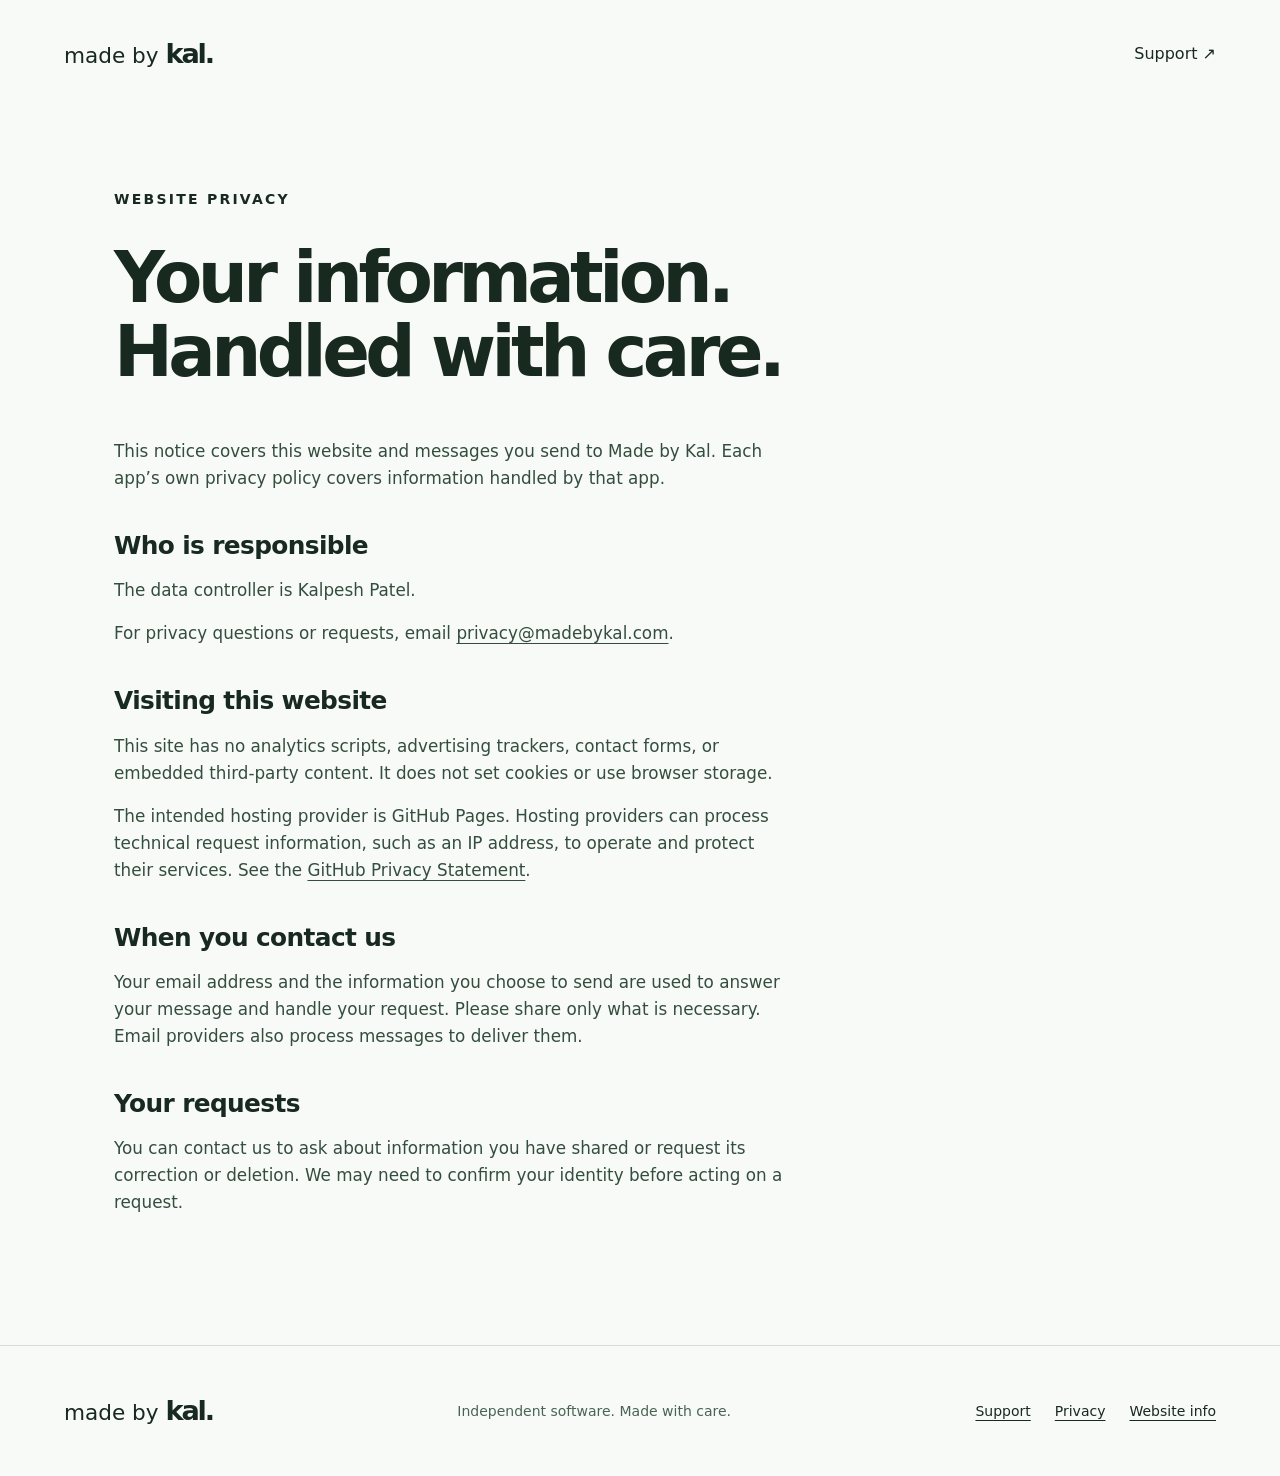
==== privacy/index.html @ 5716bead "Prepare Made by Kal public website draft" ====
<!doctype html>
<html lang="en"><head><meta charset="utf-8"><meta name="viewport" content="width=device-width,initial-scale=1"><meta name="robots" content="noindex,nofollow"><title>Website privacy — Made by Kal</title><meta name="description" content="How information is handled when you visit this website or contact Made by Kal."><link rel="canonical" href="https://madebykal.com/privacy/"><meta property="og:title" content="Website privacy — Made by Kal"><meta property="og:description" content="How information is handled when you visit this website or contact Made by Kal."><meta property="og:type" content="website"><link rel="icon" href="../assets/icon.svg" type="image/svg+xml"><link rel="stylesheet" href="../assets/site.css"></head><body><a class="skip" href="#main">Skip to content</a><header><a class="brand" href="../index.html" aria-label="Made by Kal home">made by <strong>kal.</strong></a><nav aria-label="Main navigation"><a href="../support/index.html">Support ↗</a></nav></header><main id="main"><section class="page"><p class="eyebrow">Website privacy</p><h1>Your information.<br>Handled with care.</h1><div class="prose"><p>This notice covers this website and messages you send to Made by Kal. Each app’s own privacy policy covers information handled by that app.</p><h2>Who is responsible</h2><p>The data controller is Kalpesh Patel.</p><p>For privacy questions or requests, email <a href="mailto:privacy@madebykal.com">privacy@madebykal.com</a>.</p><h2>Visiting this website</h2><p>This site has no analytics scripts, advertising trackers, contact forms, or embedded third-party content. It does not set cookies or use browser storage.</p><p>The intended hosting provider is GitHub Pages. Hosting providers can process technical request information, such as an IP address, to operate and protect their services. See the <a href="https://docs.github.com/en/site-policy/privacy-policies/github-general-privacy-statement">GitHub Privacy Statement</a>.</p><h2>When you contact us</h2><p>Your email address and the information you choose to send are used to answer your message and handle your request. Please share only what is necessary. Email providers also process messages to deliver them.</p><h2>Your requests</h2><p>You can contact us to ask about information you have shared or request its correction or deletion. We may need to confirm your identity before acting on a request.</p></div></section></main><footer><a class="brand" href="../index.html">made by <strong>kal.</strong></a><p>Independent software. Made with care.</p><nav aria-label="Footer navigation"><a href="../support/index.html">Support</a><a href="../privacy/index.html">Privacy</a><a href="../terms/index.html">Website info</a></nav></footer></body></html>
---- assets/site.css ----
:root{color-scheme:light;--ink:#18291f;--paper:#f8faf8;--green:#163e2b;--accent:#d9fa8b;--line:#d4ddd6}*{box-sizing:border-box}html{scroll-behavior:smooth}body{margin:0;background:var(--paper);color:var(--ink);font-family:system-ui,-apple-system,BlinkMacSystemFont,"Segoe UI",sans-serif;font-size:1rem;line-height:1.6}a{color:inherit;text-underline-offset:.25em}a:focus-visible{outline:3px solid #258349;outline-offset:6px}header,footer{max-width:1440px;margin:auto;padding:2rem 5vw;display:flex;align-items:center;justify-content:space-between;gap:2rem}.brand{font-size:1.35rem;text-decoration:none;white-space:nowrap}.brand strong{font-size:1.7rem;letter-spacing:-.08em}header nav a{text-decoration:none}.hero{position:relative;overflow:hidden;margin:0 2vw;background:var(--green);color:white;padding:5rem max(3vw,1.5rem) 6rem;border-radius:1.2rem;min-height:610px}.eyebrow{text-transform:uppercase;letter-spacing:.16em;font-size:.875rem;font-weight:650;margin:0 0 2rem}h1{font-size:clamp(3rem,7vw,7rem);line-height:1.05;letter-spacing:-.065em;font-weight:600;margin:0 0 2rem;max-width:1050px}.hero h1 span{color:var(--accent)}.intro{max-width:480px;font-size:1.25rem;line-height:1.6;margin:0 0 2rem}.button{display:inline-flex;align-items:center;background:var(--accent);color:var(--ink);text-decoration:none;padding:.95rem 1.4rem;border-radius:100px;font-weight:650}.button:hover{background:white;box-shadow:0 0 0 1px var(--ink)}.signature{position:absolute;bottom:-2rem;right:3vw;font-size:clamp(7rem,18vw,17rem);line-height:1;letter-spacing:-.12em;font-weight:750;color:#326044;pointer-events:none}.hero .button,.hero .intro{position:relative;z-index:1}.approach{max-width:1280px;margin:auto;padding:6rem 5vw}h2{font-size:clamp(2rem,3.5vw,3.5rem);line-height:1.15;letter-spacing:-.045em;font-weight:550;margin:0 0 3rem}.principles{display:grid;grid-template-columns:repeat(3,1fr);gap:3rem}.principles article{border-top:1px solid var(--line);padding-top:1.5rem}.principles span{font-size:.875rem;color:#496454}h3{font-size:1.3rem;margin:2rem 0 .8rem}.principles p{max-width:320px;color:#3d5547}.page{max-width:1180px;margin:auto;padding:5rem 5vw 7rem}.page h1{font-size:clamp(3rem,5.5vw,5.5rem)}.text-link{font-size:clamp(1rem,3vw,1.7rem);overflow-wrap:anywhere}.prose{max-width:680px;margin-top:3rem}.prose h2{font-size:1.55rem;letter-spacing:-.025em;margin:2.5rem 0 .75rem}.prose p{color:#344e3e;font-size:1.05rem}.prose a{overflow-wrap:anywhere}footer{border-top:1px solid var(--line);flex-wrap:wrap;padding-top:2.5rem;padding-bottom:2.5rem}footer p{font-size:.875rem;color:#496454}footer nav{display:flex;gap:1.5rem;font-size:.875rem}.skip{position:absolute;top:-100px;left:1rem;padding:1rem;background:white;z-index:5}.skip:focus{top:1rem}@media(max-width:700px){header,footer{padding:1.4rem 6vw}.hero{padding:3.5rem 6vw 5rem;min-height:auto;margin:0 3vw}.hero h1{font-size:clamp(3rem,10.5vw,4.5rem)}.signature{display:none}.hero .intro{font-size:1.1rem}.approach{padding:4rem 7vw}.principles{grid-template-columns:1fr;gap:1.5rem}.principles p{max-width:none}h3{margin-top:1rem}footer{align-items:flex-start;flex-direction:column;gap:.6rem}footer nav{flex-wrap:wrap}.page{padding:3rem 7vw 5rem}}@media(prefers-reduced-motion:reduce){html{scroll-behavior:auto}}
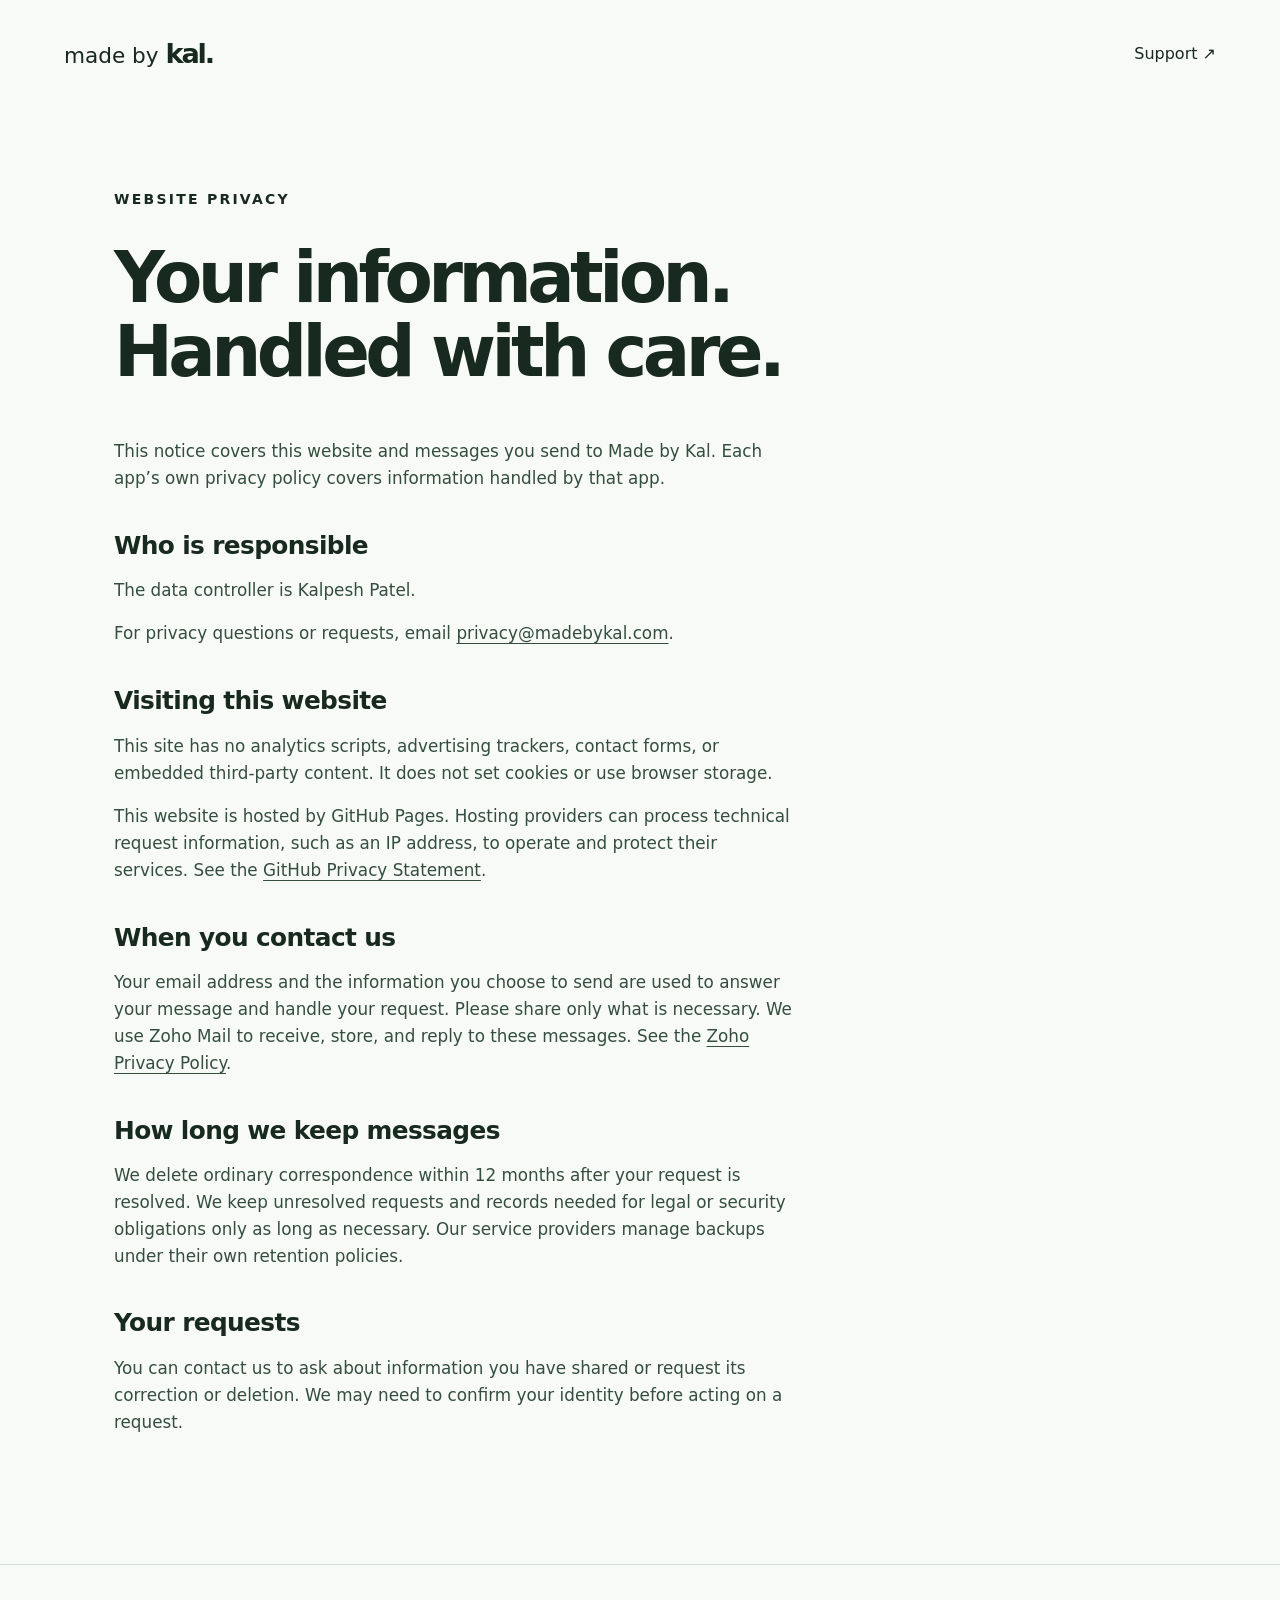
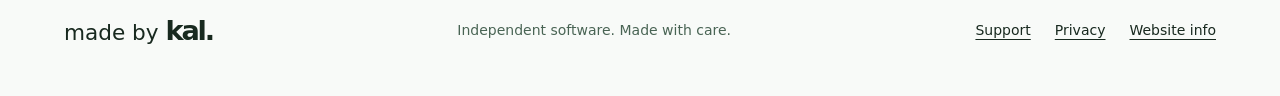
==== commit 8f74c652: "Publish verified mail provider and approved retention policy" ====
--- a/privacy/index.html
+++ b/privacy/index.html
@@ -1,2 +1,2 @@
 <!doctype html>
-<html lang="en"><head><meta charset="utf-8"><meta name="viewport" content="width=device-width,initial-scale=1"><meta name="robots" content="noindex,nofollow"><title>Website privacy — Made by Kal</title><meta name="description" content="How information is handled when you visit this website or contact Made by Kal."><link rel="canonical" href="https://madebykal.com/privacy/"><meta property="og:title" content="Website privacy — Made by Kal"><meta property="og:description" content="How information is handled when you visit this website or contact Made by Kal."><meta property="og:type" content="website"><link rel="icon" href="../assets/icon.svg" type="image/svg+xml"><link rel="stylesheet" href="../assets/site.css"></head><body><a class="skip" href="#main">Skip to content</a><header><a class="brand" href="../index.html" aria-label="Made by Kal home">made by <strong>kal.</strong></a><nav aria-label="Main navigation"><a href="../support/index.html">Support ↗</a></nav></header><main id="main"><section class="page"><p class="eyebrow">Website privacy</p><h1>Your information.<br>Handled with care.</h1><div class="prose"><p>This notice covers this website and messages you send to Made by Kal. Each app’s own privacy policy covers information handled by that app.</p><h2>Who is responsible</h2><p>The data controller is Kalpesh Patel.</p><p>For privacy questions or requests, email <a href="mailto:privacy@madebykal.com">privacy@madebykal.com</a>.</p><h2>Visiting this website</h2><p>This site has no analytics scripts, advertising trackers, contact forms, or embedded third-party content. It does not set cookies or use browser storage.</p><p>The intended hosting provider is GitHub Pages. Hosting providers can process technical request information, such as an IP address, to operate and protect their services. See the <a href="https://docs.github.com/en/site-policy/privacy-policies/github-general-privacy-statement">GitHub Privacy Statement</a>.</p><h2>When you contact us</h2><p>Your email address and the information you choose to send are used to answer your message and handle your request. Please share only what is necessary. Email providers also process messages to deliver them.</p><h2>Your requests</h2><p>You can contact us to ask about information you have shared or request its correction or deletion. We may need to confirm your identity before acting on a request.</p></div></section></main><footer><a class="brand" href="../index.html">made by <strong>kal.</strong></a><p>Independent software. Made with care.</p><nav aria-label="Footer navigation"><a href="../support/index.html">Support</a><a href="../privacy/index.html">Privacy</a><a href="../terms/index.html">Website info</a></nav></footer></body></html>
+<html lang="en"><head><meta charset="utf-8"><meta name="viewport" content="width=device-width,initial-scale=1"><meta name="robots" content="noindex,nofollow"><title>Website privacy — Made by Kal</title><meta name="description" content="How information is handled when you visit this website or contact Made by Kal."><link rel="canonical" href="https://madebykal.com/privacy/"><meta property="og:title" content="Website privacy — Made by Kal"><meta property="og:description" content="How information is handled when you visit this website or contact Made by Kal."><meta property="og:type" content="website"><link rel="icon" href="../assets/icon.svg" type="image/svg+xml"><link rel="stylesheet" href="../assets/site.css"></head><body><a class="skip" href="#main">Skip to content</a><header><a class="brand" href="../index.html" aria-label="Made by Kal home">made by <strong>kal.</strong></a><nav aria-label="Main navigation"><a href="../support/index.html">Support ↗</a></nav></header><main id="main"><section class="page"><p class="eyebrow">Website privacy</p><h1>Your information.<br>Handled with care.</h1><div class="prose"><p>This notice covers this website and messages you send to Made by Kal. Each app’s own privacy policy covers information handled by that app.</p><h2>Who is responsible</h2><p>The data controller is Kalpesh Patel.</p><p>For privacy questions or requests, email <a href="mailto:privacy@madebykal.com">privacy@madebykal.com</a>.</p><h2>Visiting this website</h2><p>This site has no analytics scripts, advertising trackers, contact forms, or embedded third-party content. It does not set cookies or use browser storage.</p><p>This website is hosted by GitHub Pages. Hosting providers can process technical request information, such as an IP address, to operate and protect their services. See the <a href="https://docs.github.com/en/site-policy/privacy-policies/github-general-privacy-statement">GitHub Privacy Statement</a>.</p><h2>When you contact us</h2><p>Your email address and the information you choose to send are used to answer your message and handle your request. Please share only what is necessary. We use Zoho Mail to receive, store, and reply to these messages. See the <a href="https://www.zoho.com/privacy.html">Zoho Privacy Policy</a>.</p><h2>How long we keep messages</h2><p>We delete ordinary correspondence within 12 months after your request is resolved. We keep unresolved requests and records needed for legal or security obligations only as long as necessary. Our service providers manage backups under their own retention policies.</p><h2>Your requests</h2><p>You can contact us to ask about information you have shared or request its correction or deletion. We may need to confirm your identity before acting on a request.</p></div></section></main><footer><a class="brand" href="../index.html">made by <strong>kal.</strong></a><p>Independent software. Made with care.</p><nav aria-label="Footer navigation"><a href="../support/index.html">Support</a><a href="../privacy/index.html">Privacy</a><a href="../terms/index.html">Website info</a></nav></footer></body></html>
